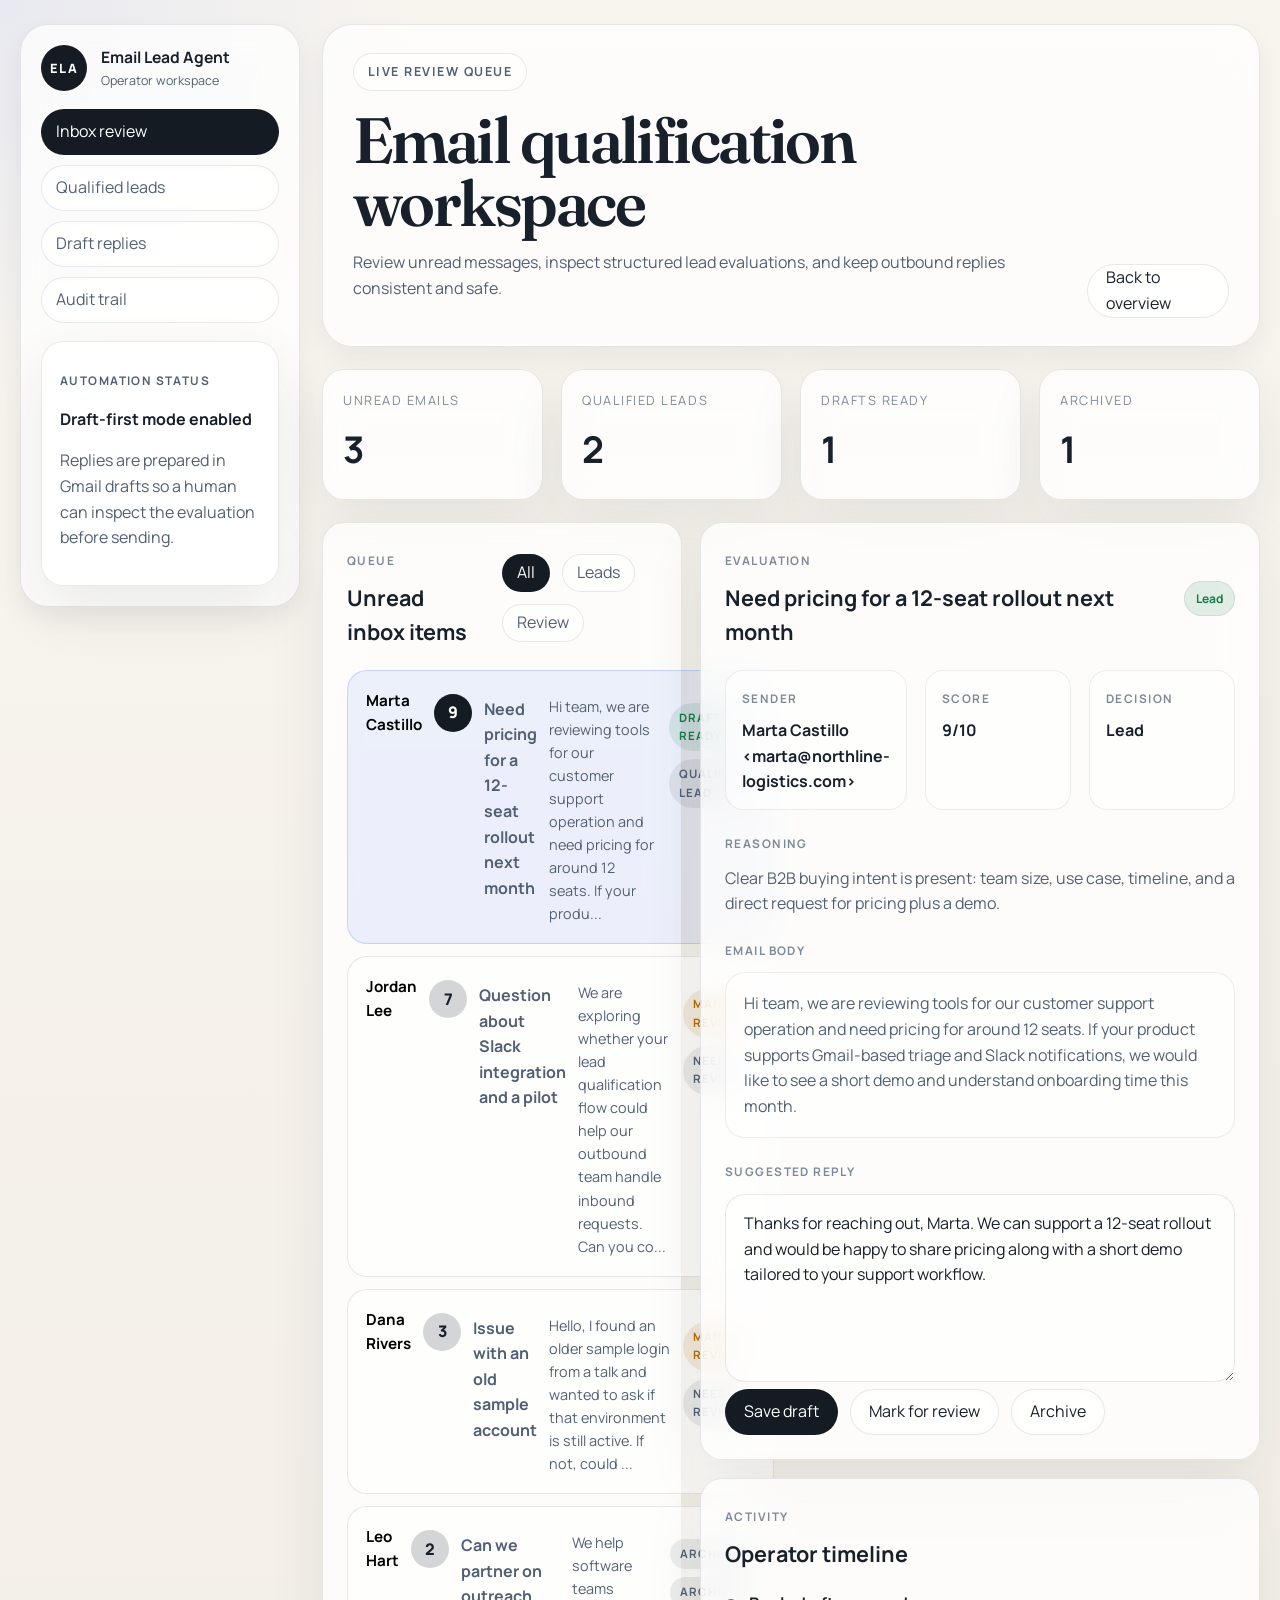
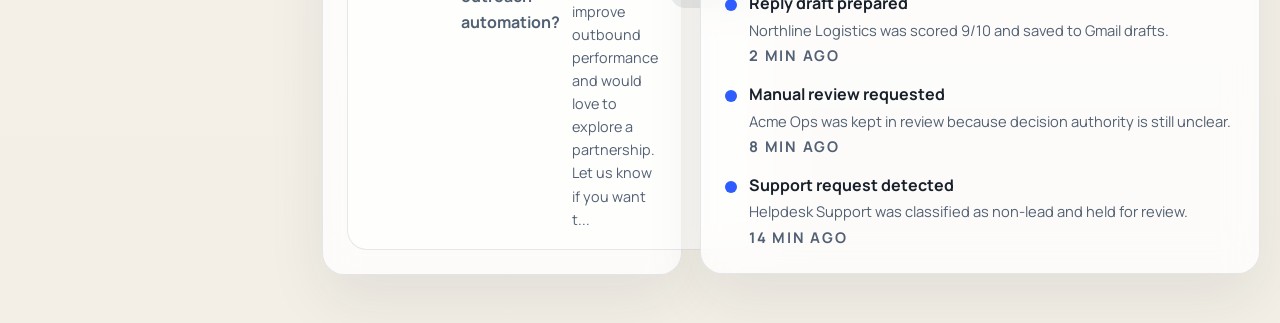
==== frontend/workspace.html @ 5295eaf6 "First Fixes" ====
<!DOCTYPE html>
<html lang="en">
  <head>
    <meta charset="UTF-8" />
    <meta name="viewport" content="width=device-width, initial-scale=1.0" />
    <title>Email Lead Agent Workspace</title>
    <meta
      name="description"
      content="Operator workspace for reviewing emails, lead scores, and reply drafts generated by the email lead agent."
    />
    <link rel="preconnect" href="https://fonts.googleapis.com" />
    <link rel="preconnect" href="https://fonts.gstatic.com" crossorigin />
    <link
      href="https://fonts.googleapis.com/css2?family=Fraunces:opsz,wght@9..144,500;9..144,600&family=Manrope:wght@400;500;600;700;800&display=swap"
      rel="stylesheet"
    />
    <link rel="stylesheet" href="./styles.css" />
  </head>
  <body class="workspace-body">
    <div class="workspace-shell" data-workspace-app>
      <aside class="workspace-sidebar">
        <a class="brand" href="./index.html">
          <span class="brand-mark">ELA</span>
          <span>
            <strong>Email Lead Agent</strong>
            <small>Operator workspace</small>
          </span>
        </a>

        <nav class="workspace-nav">
          <a href="#" class="nav-chip nav-chip-active">Inbox review</a>
          <a href="#" class="nav-chip">Qualified leads</a>
          <a href="#" class="nav-chip">Draft replies</a>
          <a href="#" class="nav-chip">Audit trail</a>
        </nav>

        <div class="sidebar-card">
          <p class="sidebar-label">Automation status</p>
          <h3>Draft-first mode enabled</h3>
          <p>
            Replies are prepared in Gmail drafts so a human can inspect the
            evaluation before sending.
          </p>
        </div>
      </aside>

      <main class="workspace-main">
        <header class="workspace-header">
          <div>
            <span class="eyebrow">Live review queue</span>
            <h1>Email qualification workspace</h1>
            <p>
              Review unread messages, inspect structured lead evaluations, and
              keep outbound replies consistent and safe.
            </p>
          </div>
          <div class="workspace-header-actions">
            <a class="button button-secondary" href="./index.html">Back to overview</a>
          </div>
        </header>

        <section class="kpi-grid">
          <article class="kpi-card">
            <span>Unread emails</span>
            <strong data-stat-unread>0</strong>
          </article>
          <article class="kpi-card">
            <span>Qualified leads</span>
            <strong data-stat-leads>0</strong>
          </article>
          <article class="kpi-card">
            <span>Drafts ready</span>
            <strong data-stat-drafts>0</strong>
          </article>
          <article class="kpi-card">
            <span>Archived</span>
            <strong data-stat-archived>0</strong>
          </article>
        </section>

        <section class="workspace-content">
          <div class="queue-panel panel">
            <div class="panel-header">
              <div>
                <span class="panel-label">Queue</span>
                <h2>Unread inbox items</h2>
              </div>
              <div class="filter-group">
                <button class="filter-button filter-button-active" data-filter="all">All</button>
                <button class="filter-button" data-filter="lead">Leads</button>
                <button class="filter-button" data-filter="review">Review</button>
              </div>
            </div>
            <div class="mail-list" data-mail-list></div>
          </div>

          <div class="details-column">
            <section class="panel details-panel">
              <div class="panel-header">
                <div>
                  <span class="panel-label">Evaluation</span>
                  <h2 data-detail-subject>Select an email</h2>
                </div>
                <span class="badge" data-detail-badge>Waiting</span>
              </div>

              <div class="message-meta">
                <div>
                  <span>Sender</span>
                  <strong data-detail-sender>—</strong>
                </div>
                <div>
                  <span>Score</span>
                  <strong data-detail-score>—</strong>
                </div>
                <div>
                  <span>Decision</span>
                  <strong data-detail-decision>—</strong>
                </div>
              </div>

              <div class="detail-block">
                <span class="detail-label">Reasoning</span>
                <p data-detail-reasoning>
                  Select a queue item to inspect the structured evaluation.
                </p>
              </div>

              <div class="detail-block">
                <span class="detail-label">Email body</span>
                <div class="message-body" data-detail-body>
                  The inbox queue will populate here once an email is selected.
                </div>
              </div>

              <div class="detail-block">
                <span class="detail-label">Suggested reply</span>
                <textarea class="reply-editor" data-reply-editor rows="6"></textarea>
              </div>

              <div class="detail-actions">
                <button class="button button-primary" data-action="draft">Save draft</button>
                <button class="button button-secondary" data-action="review">Mark for review</button>
                <button class="button button-secondary" data-action="archive">Archive</button>
              </div>
            </section>

            <section class="panel timeline-panel">
              <div class="panel-header">
                <div>
                  <span class="panel-label">Activity</span>
                  <h2>Operator timeline</h2>
                </div>
              </div>
              <div class="timeline-list" data-activity-list></div>
            </section>
          </div>
        </section>
      </main>
    </div>

    <script src="./app.js"></script>
  </body>
</html>
---- frontend/styles.css ----
:root {
  --bg: #f4f1ea;
  --surface: rgba(255, 255, 255, 0.76);
  --surface-strong: #fffdf9;
  --surface-ink: #151b23;
  --line: rgba(25, 35, 50, 0.1);
  --line-strong: rgba(25, 35, 50, 0.18);
  --text: #18202b;
  --text-soft: #526073;
  --text-muted: #7f8a99;
  --accent: #2e5cff;
  --accent-soft: rgba(46, 92, 255, 0.1);
  --success: #167b49;
  --success-soft: rgba(22, 123, 73, 0.12);
  --warning: #b36b00;
  --warning-soft: rgba(179, 107, 0, 0.12);
  --radius-sm: 16px;
  --radius-md: 22px;
  --radius-lg: 32px;
  --shadow: 0 24px 60px rgba(24, 32, 43, 0.08);
  --shadow-soft: 0 12px 28px rgba(24, 32, 43, 0.06);
}

* {
  box-sizing: border-box;
}

html {
  scroll-behavior: smooth;
}

body {
  margin: 0;
  min-height: 100vh;
  background:
    radial-gradient(circle at top left, rgba(46, 92, 255, 0.08), transparent 28%),
    radial-gradient(circle at bottom right, rgba(22, 123, 73, 0.08), transparent 26%),
    var(--bg);
  color: var(--text);
  font-family: "Manrope", "Segoe UI", sans-serif;
  line-height: 1.6;
}

a {
  color: inherit;
  text-decoration: none;
}

button,
textarea {
  font: inherit;
}

.site-shell,
.workspace-shell {
  width: min(1240px, calc(100% - 32px));
  margin: 0 auto;
  padding: 24px 0 48px;
}

.site-header,
.workspace-header,
.panel,
.sidebar-card,
.kpi-card,
.nav-chip,
.preview-window,
.button,
.workspace-sidebar {
  backdrop-filter: blur(16px);
}

.site-header {
  position: sticky;
  top: 16px;
  z-index: 20;
  display: flex;
  align-items: center;
  justify-content: space-between;
  gap: 16px;
  padding: 14px 18px;
  border: 1px solid var(--line);
  border-radius: 999px;
  background: rgba(255, 253, 249, 0.76);
  box-shadow: var(--shadow-soft);
}

.brand {
  display: flex;
  align-items: center;
  gap: 14px;
  min-width: 0;
}

.brand-mark {
  display: inline-flex;
  align-items: center;
  justify-content: center;
  width: 46px;
  height: 46px;
  border-radius: 999px;
  background: var(--surface-ink);
  color: #fff;
  font-size: 0.8rem;
  font-weight: 800;
  letter-spacing: 0.12em;
}

.brand strong,
.brand small {
  display: block;
}

.brand strong {
  font-size: 0.98rem;
}

.brand small {
  color: var(--text-soft);
  font-size: 0.78rem;
}

.site-nav,
.site-actions,
.hero-actions,
.hero-metrics,
.workspace-header-actions,
.filter-group,
.detail-actions {
  display: flex;
  align-items: center;
  gap: 12px;
  flex-wrap: wrap;
}

.site-nav a {
  color: var(--text-soft);
  font-size: 0.92rem;
}

.button {
  display: inline-flex;
  align-items: center;
  justify-content: center;
  min-height: 46px;
  padding: 0 18px;
  border-radius: 999px;
  border: 1px solid transparent;
  transition:
    transform 0.2s ease,
    border-color 0.2s ease,
    background-color 0.2s ease,
    color 0.2s ease;
}

.button:hover,
.filter-button:hover,
.nav-chip:hover,
.mail-card:hover {
  transform: translateY(-1px);
}

.button-primary {
  background: var(--surface-ink);
  color: #fff;
}

.button-secondary {
  background: rgba(255, 255, 255, 0.55);
  border-color: var(--line);
  color: var(--text);
}

.hero {
  display: grid;
  grid-template-columns: 1.05fr 0.95fr;
  gap: 48px;
  align-items: center;
  padding: 72px 0 40px;
}

.eyebrow {
  display: inline-flex;
  align-items: center;
  gap: 10px;
  padding: 8px 14px;
  border-radius: 999px;
  background: rgba(255, 255, 255, 0.56);
  border: 1px solid var(--line);
  color: var(--text-soft);
  font-size: 0.78rem;
  font-weight: 700;
  letter-spacing: 0.12em;
  text-transform: uppercase;
}

.eyebrow-dot {
  width: 9px;
  height: 9px;
  border-radius: 999px;
  background: var(--success);
}

.hero h1,
.workspace-header h1,
.section-heading h2,
.workspace-callout h2 {
  margin: 18px 0 0;
  font-family: "Fraunces", Georgia, serif;
  font-weight: 600;
  letter-spacing: -0.04em;
  line-height: 0.98;
}

.hero h1 {
  font-size: clamp(3rem, 7vw, 5.8rem);
}

.hero-body,
.workspace-header p,
.section-heading p,
.workspace-copy p,
.panel p,
.sidebar-card p {
  color: var(--text-soft);
}

.hero-body {
  margin-top: 22px;
  font-size: 1.08rem;
  max-width: 640px;
}

.hero-metrics {
  margin-top: 28px;
  gap: 14px;
}

.hero-metrics article,
.kpi-card,
.panel,
.sidebar-card,
.preview-window {
  background: var(--surface);
  border: 1px solid var(--line);
  box-shadow: var(--shadow);
}

.hero-metrics article {
  flex: 1 1 180px;
  min-height: 124px;
  padding: 18px 20px;
  border-radius: var(--radius-md);
}

.hero-metrics strong,
.preview-head p,
.panel h2,
.panel h3,
.workspace-copy h2,
.sidebar-card h3 {
  display: block;
  font-size: 1rem;
  margin-bottom: 6px;
}

.hero-preview {
  position: relative;
}

.preview-window {
  border-radius: var(--radius-lg);
  overflow: hidden;
}

.preview-bar {
  display: flex;
  gap: 8px;
  padding: 18px 18px 10px;
}

.preview-bar span {
  width: 10px;
  height: 10px;
  border-radius: 999px;
  background: rgba(24, 32, 43, 0.16);
}

.preview-panel {
  display: grid;
  grid-template-columns: 1fr 1fr;
  gap: 14px;
  padding: 12px 18px 18px;
}

.preview-card {
  padding: 18px;
  border-radius: 24px;
  background: rgba(255, 255, 255, 0.68);
  border: 1px solid rgba(25, 35, 50, 0.08);
}

.preview-card-primary {
  background: linear-gradient(180deg, rgba(46, 92, 255, 0.08), rgba(255, 255, 255, 0.72));
}

.preview-card-wide {
  grid-column: 1 / -1;
}

.preview-head {
  display: flex;
  align-items: center;
  justify-content: space-between;
  gap: 10px;
  margin-bottom: 16px;
}

.badge,
.score-pill,
.filter-button,
.nav-chip {
  display: inline-flex;
  align-items: center;
  justify-content: center;
  border-radius: 999px;
}

.badge {
  padding: 7px 11px;
  background: rgba(255, 255, 255, 0.7);
  border: 1px solid rgba(25, 35, 50, 0.08);
  color: var(--text-soft);
  font-size: 0.75rem;
  font-weight: 700;
}

.badge-accent {
  background: var(--accent-soft);
  color: var(--accent);
}

.badge-success {
  background: var(--success-soft);
  color: var(--success);
}

.mail-item,
.mail-card {
  display: flex;
  align-items: flex-start;
  justify-content: space-between;
  gap: 12px;
}

.mail-item {
  padding: 14px;
  border-radius: 18px;
  border: 1px solid rgba(25, 35, 50, 0.08);
  background: rgba(255, 255, 255, 0.62);
}

.mail-item + .mail-item {
  margin-top: 10px;
}

.mail-item p,
.preview-reason,
.preview-reply {
  margin: 6px 0 0;
  color: var(--text-soft);
  font-size: 0.92rem;
}

.mail-item.selected {
  border-color: rgba(46, 92, 255, 0.2);
  background: rgba(46, 92, 255, 0.08);
}

.score-pill {
  min-width: 38px;
  min-height: 38px;
  padding: 0 12px;
  background: var(--surface-ink);
  color: #fff;
  font-weight: 800;
}

.score-pill-muted {
  background: rgba(24, 32, 43, 0.18);
  color: var(--text);
}

.inline-stats {
  display: grid;
  grid-template-columns: repeat(3, 1fr);
  gap: 12px;
}

.inline-stats div {
  padding: 12px 14px;
  border-radius: 18px;
  background: rgba(255, 255, 255, 0.6);
  border: 1px solid rgba(25, 35, 50, 0.08);
}

.inline-stats dt,
.message-meta span,
.detail-label,
.panel-label,
.sidebar-label {
  color: var(--text-muted);
  font-size: 0.74rem;
  font-weight: 700;
  letter-spacing: 0.12em;
  text-transform: uppercase;
}

.inline-stats dd {
  margin: 8px 0 0;
  font-weight: 800;
}

.content-grid,
.workspace-callout {
  margin-top: 72px;
}

.section-heading h2,
.workspace-callout h2,
.workspace-header h1 {
  font-size: clamp(2.2rem, 5vw, 4rem);
}

.workflow-grid,
.feature-grid,
.workspace-content,
.message-meta,
.kpi-grid {
  display: grid;
  gap: 18px;
}

.workflow-grid {
  grid-template-columns: repeat(3, 1fr);
  margin-top: 28px;
}

.feature-grid {
  grid-template-columns: repeat(2, 1fr);
  margin-top: 28px;
}

.panel {
  padding: 24px;
  border-radius: var(--radius-md);
}

.step-index {
  display: inline-flex;
  margin-bottom: 18px;
  color: var(--accent);
  font-size: 0.82rem;
  font-weight: 800;
  letter-spacing: 0.16em;
}

.workspace-callout {
  display: flex;
  align-items: center;
  justify-content: space-between;
  gap: 20px;
  padding: 30px 32px;
  border-radius: var(--radius-lg);
  background: var(--surface);
  border: 1px solid var(--line);
  box-shadow: var(--shadow);
}

.workspace-copy {
  max-width: 640px;
}

.workspace-body {
  background:
    radial-gradient(circle at top left, rgba(46, 92, 255, 0.08), transparent 18%),
    linear-gradient(180deg, #f8f5ef 0%, #f3efe7 100%);
}

.workspace-shell {
  display: grid;
  grid-template-columns: 280px 1fr;
  gap: 22px;
}

.workspace-sidebar {
  align-self: start;
  position: sticky;
  top: 24px;
  display: flex;
  flex-direction: column;
  gap: 18px;
  padding: 20px;
  border-radius: 28px;
  background: rgba(255, 255, 255, 0.74);
  border: 1px solid var(--line);
  box-shadow: var(--shadow-soft);
}

.workspace-nav {
  display: flex;
  flex-direction: column;
  gap: 10px;
}

.nav-chip {
  justify-content: flex-start;
  min-height: 46px;
  padding: 0 14px;
  background: rgba(255, 255, 255, 0.55);
  border: 1px solid var(--line);
  color: var(--text-soft);
}

.nav-chip-active {
  background: var(--surface-ink);
  color: #fff;
  border-color: transparent;
}

.sidebar-card {
  padding: 18px;
  border-radius: 22px;
}

.workspace-main {
  min-width: 0;
}

.workspace-header {
  display: flex;
  align-items: flex-end;
  justify-content: space-between;
  gap: 18px;
  margin-bottom: 22px;
  padding: 28px 30px;
  border-radius: 30px;
  background: rgba(255, 255, 255, 0.72);
  border: 1px solid var(--line);
  box-shadow: var(--shadow-soft);
}

.kpi-grid {
  grid-template-columns: repeat(4, 1fr);
  margin-bottom: 22px;
}

.kpi-card {
  padding: 20px;
  border-radius: 22px;
}

.kpi-card span {
  display: block;
  color: var(--text-muted);
  font-size: 0.8rem;
  text-transform: uppercase;
  letter-spacing: 0.12em;
}

.kpi-card strong {
  display: block;
  margin-top: 10px;
  font-size: 2.3rem;
  letter-spacing: -0.05em;
}

.workspace-content {
  grid-template-columns: 360px 1fr;
  align-items: start;
}

.details-column {
  display: grid;
  gap: 18px;
}

.panel-header {
  display: flex;
  align-items: center;
  justify-content: space-between;
  gap: 18px;
  margin-bottom: 20px;
}

.panel-header h2 {
  margin: 8px 0 0;
  font-size: 1.35rem;
}

.filter-button {
  min-height: 38px;
  padding: 0 14px;
  border: 1px solid var(--line);
  background: rgba(255, 255, 255, 0.56);
  color: var(--text-soft);
}

.filter-button-active {
  background: var(--surface-ink);
  color: #fff;
  border-color: transparent;
}

.mail-list {
  display: grid;
  gap: 12px;
}

.mail-card {
  width: 100%;
  padding: 18px;
  border: 1px solid var(--line);
  border-radius: 20px;
  background: rgba(255, 255, 255, 0.54);
  text-align: left;
  cursor: pointer;
}

.mail-card.mail-card-active {
  border-color: rgba(46, 92, 255, 0.2);
  background: rgba(46, 92, 255, 0.08);
}

.mail-card-top {
  display: flex;
  align-items: center;
  justify-content: space-between;
  gap: 12px;
}

.mail-card strong {
  display: block;
  font-size: 0.95rem;
}

.mail-card-subject {
  margin: 8px 0 0;
  font-weight: 700;
}

.mail-card-snippet {
  margin: 6px 0 0;
  color: var(--text-soft);
  font-size: 0.9rem;
}

.mail-card-tags {
  display: flex;
  gap: 8px;
  flex-wrap: wrap;
  margin-top: 14px;
}

.tag {
  padding: 6px 10px;
  border-radius: 999px;
  font-size: 0.72rem;
  font-weight: 700;
  letter-spacing: 0.08em;
  text-transform: uppercase;
}

.tag-lead {
  background: var(--success-soft);
  color: var(--success);
}

.tag-review {
  background: var(--warning-soft);
  color: var(--warning);
}

.tag-neutral {
  background: rgba(24, 32, 43, 0.08);
  color: var(--text-soft);
}

.message-meta {
  grid-template-columns: repeat(3, 1fr);
  margin-bottom: 20px;
}

.message-meta div {
  padding: 14px 16px;
  border-radius: 18px;
  background: rgba(255, 255, 255, 0.58);
  border: 1px solid rgba(25, 35, 50, 0.08);
}

.message-meta strong {
  display: block;
  margin-top: 8px;
  font-size: 1rem;
}

.detail-block + .detail-block {
  margin-top: 20px;
}

.detail-block p,
.message-body {
  margin: 10px 0 0;
  color: var(--text-soft);
}

.message-body {
  padding: 18px;
  border-radius: 20px;
  background: rgba(255, 255, 255, 0.56);
  border: 1px solid rgba(25, 35, 50, 0.08);
  white-space: pre-wrap;
}

.reply-editor {
  width: 100%;
  margin-top: 10px;
  padding: 16px 18px;
  border-radius: 20px;
  border: 1px solid rgba(25, 35, 50, 0.1);
  background: rgba(255, 255, 255, 0.58);
  color: var(--text);
  resize: vertical;
  min-height: 150px;
}

.reply-editor:focus {
  outline: 2px solid rgba(46, 92, 255, 0.18);
  border-color: rgba(46, 92, 255, 0.22);
}

.timeline-list {
  display: grid;
  gap: 14px;
}

.timeline-entry {
  display: grid;
  grid-template-columns: auto 1fr;
  gap: 12px;
  align-items: start;
}

.timeline-dot {
  width: 12px;
  height: 12px;
  margin-top: 8px;
  border-radius: 999px;
  background: var(--accent);
}

.timeline-entry p {
  margin: 2px 0 0;
  font-size: 0.92rem;
}

@media (max-width: 1080px) {
  .hero,
  .workspace-shell,
  .workspace-content {
    grid-template-columns: 1fr;
  }

  .workflow-grid,
  .feature-grid,
  .kpi-grid {
    grid-template-columns: repeat(2, 1fr);
  }

  .workspace-sidebar {
    position: static;
  }
}

@media (max-width: 760px) {
  .site-shell,
  .workspace-shell {
    width: min(100% - 24px, 1240px);
    padding-top: 12px;
  }

  .site-header,
  .workspace-header,
  .workspace-callout {
    border-radius: 28px;
  }

  .site-header,
  .workspace-header,
  .workspace-callout {
    flex-direction: column;
    align-items: flex-start;
  }

  .site-nav,
  .site-actions,
  .hero-actions,
  .workspace-header-actions {
    width: 100%;
  }

  .site-nav {
    justify-content: space-between;
  }

  .hero,
  .content-grid,
  .workspace-callout {
    margin-top: 32px;
  }

  .hero {
    padding-top: 44px;
  }

  .hero h1,
  .workspace-header h1,
  .section-heading h2,
  .workspace-callout h2 {
    font-size: clamp(2.4rem, 13vw, 3.6rem);
  }

  .preview-panel,
  .inline-stats,
  .workflow-grid,
  .feature-grid,
  .kpi-grid,
  .message-meta {
    grid-template-columns: 1fr;
  }

  .panel,
  .kpi-card,
  .sidebar-card {
    padding: 20px;
  }

  .workspace-nav {
    display: grid;
    grid-template-columns: 1fr 1fr;
  }

  .panel-header {
    flex-direction: column;
    align-items: flex-start;
  }

  .filter-group,
  .detail-actions {
    width: 100%;
  }

  .filter-button,
  .button {
    flex: 1 1 auto;
  }
}
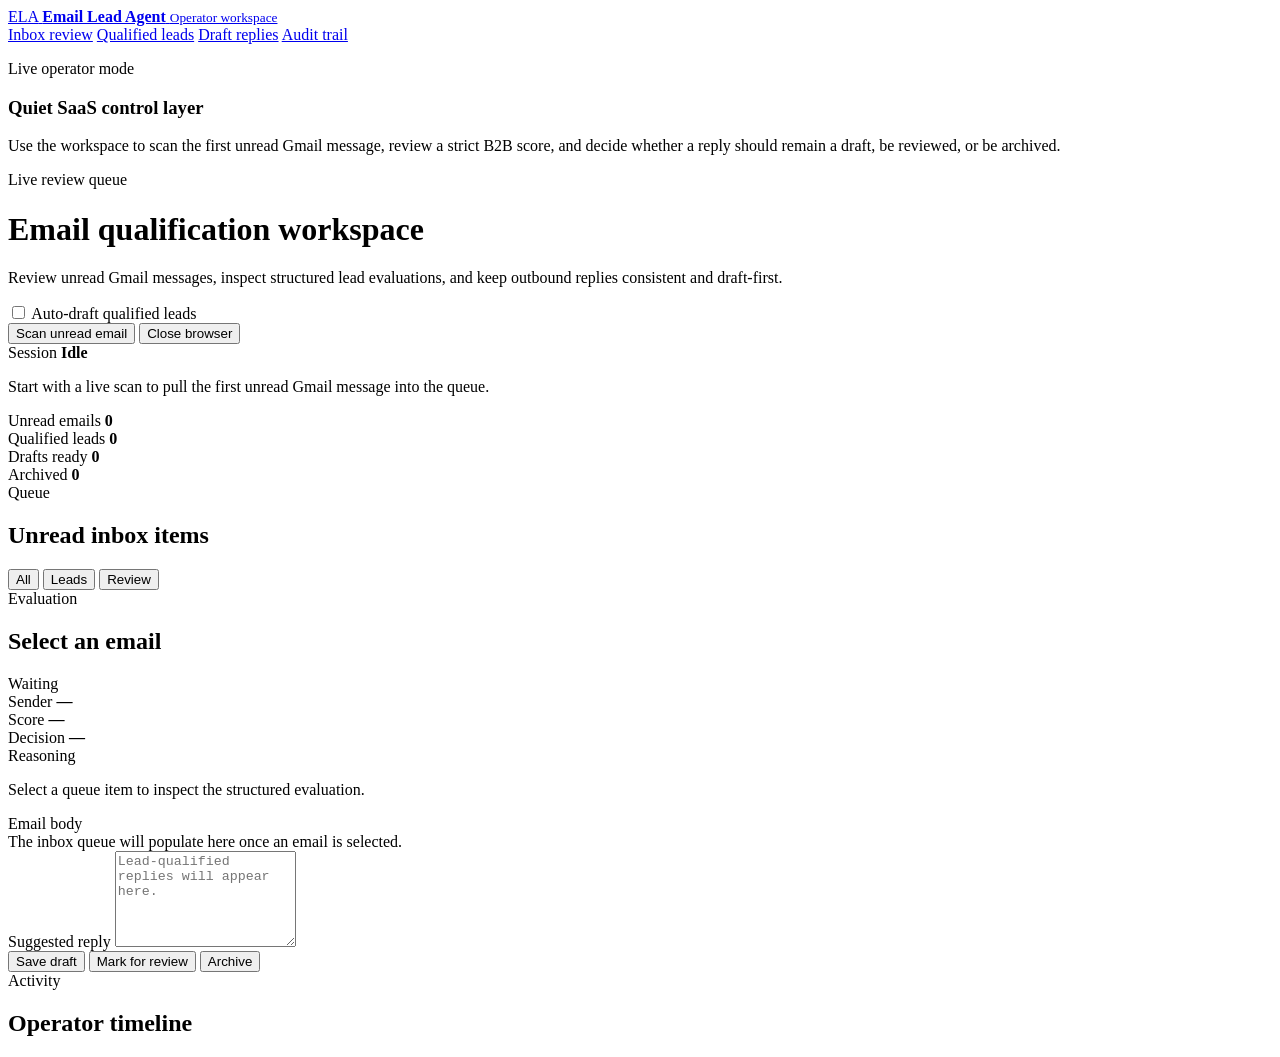
==== commit f2f32b28: "Frontend and App Testing" ====
--- a/frontend/workspace.html
+++ b/frontend/workspace.html
@@ -14,12 +14,12 @@
       href="https://fonts.googleapis.com/css2?family=Fraunces:opsz,wght@9..144,500;9..144,600&family=Manrope:wght@400;500;600;700;800&display=swap"
       rel="stylesheet"
     />
-    <link rel="stylesheet" href="./styles.css" />
+    <link rel="stylesheet" href="/static/styles.css" />
   </head>
   <body class="workspace-body">
     <div class="workspace-shell" data-workspace-app>
       <aside class="workspace-sidebar">
-        <a class="brand" href="./index.html">
+        <a class="brand" href="/">
           <span class="brand-mark">ELA</span>
           <span>
             <strong>Email Lead Agent</strong>
@@ -35,11 +35,11 @@
         </nav>
 
         <div class="sidebar-card">
-          <p class="sidebar-label">Automation status</p>
-          <h3>Draft-first mode enabled</h3>
+          <p class="sidebar-label">Live operator mode</p>
+          <h3>Quiet SaaS control layer</h3>
           <p>
-            Replies are prepared in Gmail drafts so a human can inspect the
-            evaluation before sending.
+            Use the workspace to scan the first unread Gmail message, review a strict
+            B2B score, and decide whether a reply should remain a draft, be reviewed, or be archived.
           </p>
         </div>
       </aside>
@@ -50,14 +50,36 @@
             <span class="eyebrow">Live review queue</span>
             <h1>Email qualification workspace</h1>
             <p>
-              Review unread messages, inspect structured lead evaluations, and
-              keep outbound replies consistent and safe.
+              Review unread Gmail messages, inspect structured lead evaluations,
+              and keep outbound replies consistent and draft-first.
             </p>
           </div>
-          <div class="workspace-header-actions">
-            <a class="button button-secondary" href="./index.html">Back to overview</a>
+          <div class="workspace-toolbar">
+            <label class="toggle">
+              <input type="checkbox" data-auto-draft />
+              <span>Auto-draft qualified leads</span>
+            </label>
+            <div class="workspace-header-actions">
+              <button class="button button-primary" type="button" data-run-scan>
+                Scan unread email
+              </button>
+              <button class="button button-secondary" type="button" data-close-session>
+                Close browser
+              </button>
+            </div>
           </div>
         </header>
+
+        <section class="status-ribbon panel">
+          <div>
+            <span class="panel-label">Session</span>
+            <strong data-session-indicator>Idle</strong>
+          </div>
+          <p data-status-copy>
+            Start with a live scan to pull the first unread Gmail message into the queue.
+          </p>
+          <p class="status-error" data-error-text hidden></p>
+        </section>
 
         <section class="kpi-grid">
           <article class="kpi-card">
@@ -135,13 +157,18 @@
 
               <div class="detail-block">
                 <span class="detail-label">Suggested reply</span>
-                <textarea class="reply-editor" data-reply-editor rows="6"></textarea>
+                <textarea
+                  class="reply-editor"
+                  data-reply-editor
+                  rows="6"
+                  placeholder="Lead-qualified replies will appear here."
+                ></textarea>
               </div>
 
               <div class="detail-actions">
-                <button class="button button-primary" data-action="draft">Save draft</button>
-                <button class="button button-secondary" data-action="review">Mark for review</button>
-                <button class="button button-secondary" data-action="archive">Archive</button>
+                <button class="button button-primary" type="button" data-action="draft">Save draft</button>
+                <button class="button button-secondary" type="button" data-action="review">Mark for review</button>
+                <button class="button button-secondary" type="button" data-action="archive">Archive</button>
               </div>
             </section>
 
@@ -159,6 +186,6 @@
       </main>
     </div>
 
-    <script src="./app.js"></script>
+    <script src="/static/app.js"></script>
   </body>
 </html>
